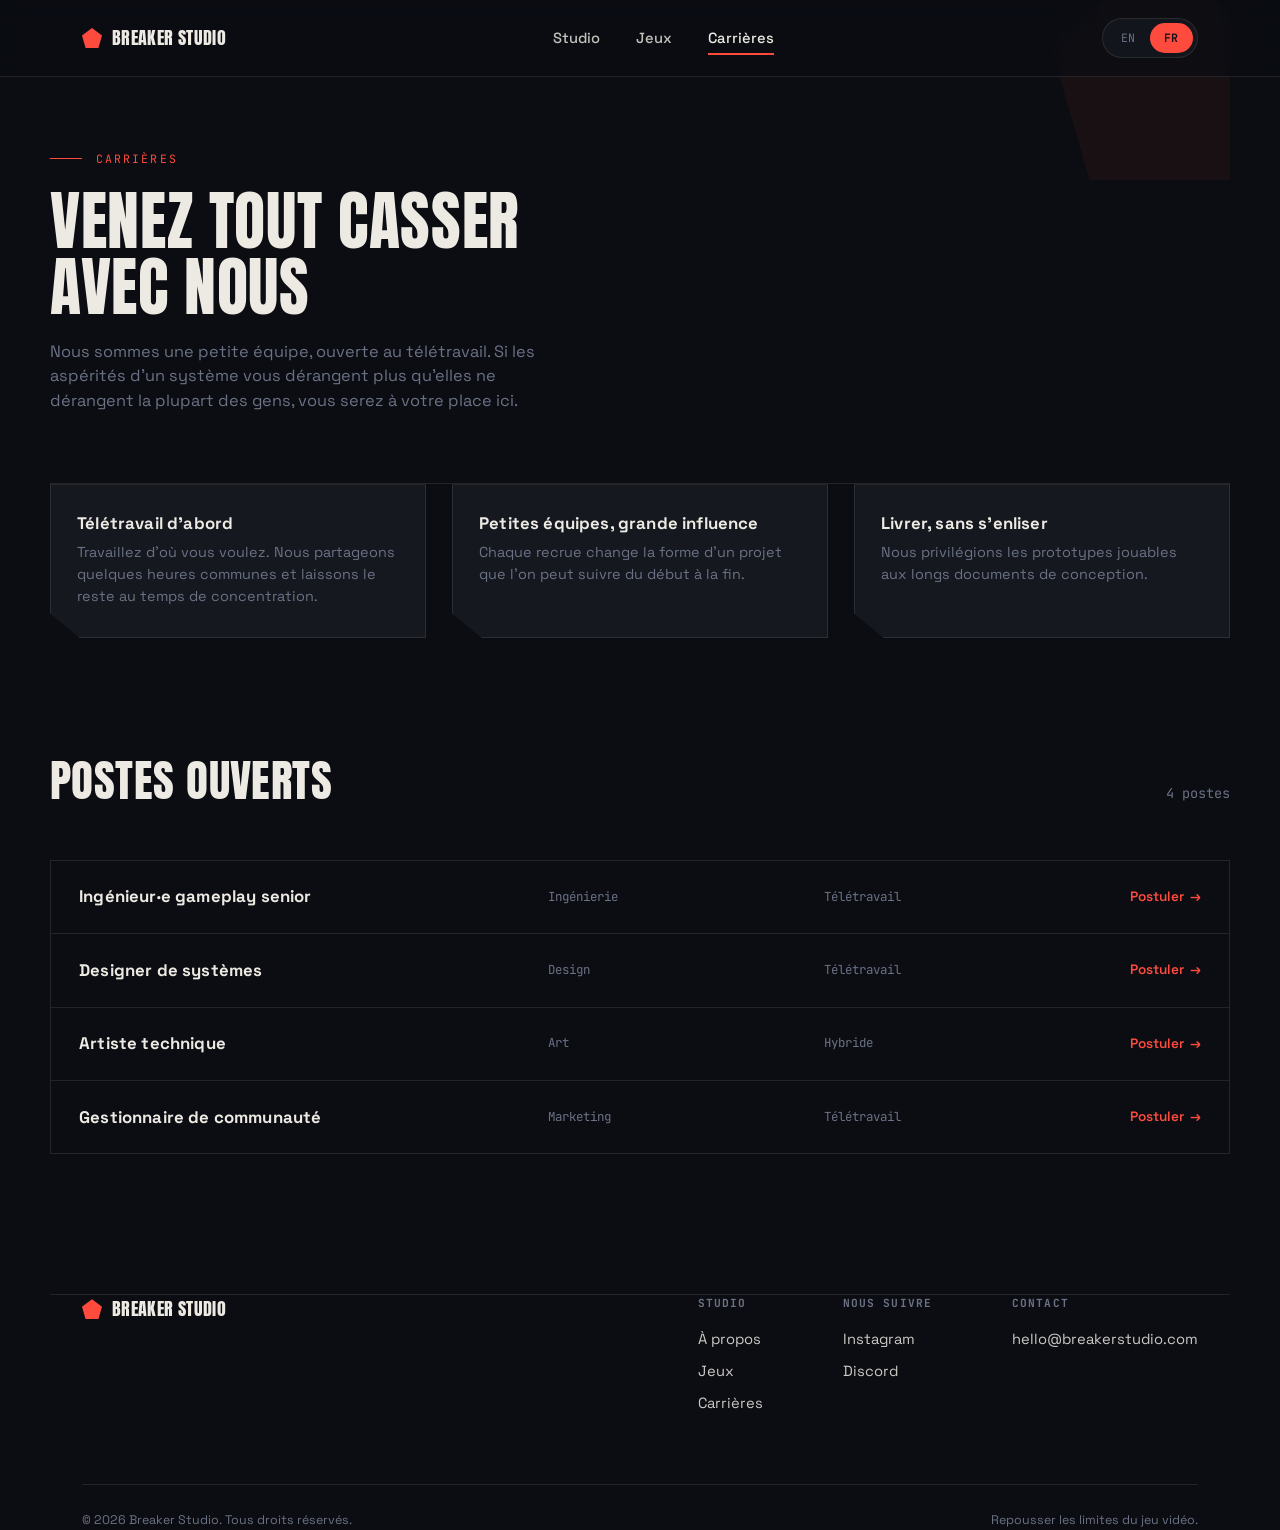
==== careers-fr.html @ 1a0aaaa8 "Update careers-fr.html" ====
<!DOCTYPE html>
<html lang="fr">
<head>
<meta charset="UTF-8">
<meta name="viewport" content="width=device-width, initial-scale=1.0">
<title>Careers — Breaker Studio</title>
<link rel="icon" type="image/x-icon" href="images/favicon.ico">
<link rel="preconnect" href="https://fonts.googleapis.com">
<link rel="preconnect" href="https://fonts.gstatic.com" crossorigin>
<link href="https://fonts.googleapis.com/css2?family=Anton&family=Space+Grotesk:wght@400;500;600;700&family=JetBrains+Mono:wght@400;500&display=swap" rel="stylesheet">
<link rel="stylesheet" href="css/style.css">
</head>
<body>

<header>
  <nav class="wrap">
    <a href="index-fr.html" class="logo"><span class="logo-mark"></span>BREAKER STUDIO</a>
    <input type="checkbox" id="nav-toggle" class="nav-toggle-checkbox">
    <div class="nav-links" id="navLinks">
      <a href="studio-fr.html" class="nav-link">Studio</a>
      <a href="games-fr.html" class="nav-link">Jeux</a>
      <a href="careers-fr.html" class="nav-link current">Carrières</a>
    </div>
    <div class="nav-right">
      <div class="lang-toggle" role="group" aria-label="Language toggle">
        <a href="careers.html">EN</a>
        <a href="careers-fr.html" class="active">FR</a>
      </div>
      <label for="nav-toggle" class="burger" aria-label="Menu">
        <span></span><span></span><span></span>
      </label>
    </div>
  </nav>
</header>

<section class="page-hero wrap">
  <div class="page-hero-mark"></div>
  <div class="eyebrow-row">
    <span class="dash"></span>
    <span class="eyebrow">Carrières</span>
  </div>
  <h1>Venez tout casser avec nous</h1>
  <p>Nous sommes une petite équipe, ouverte au télétravail. Si les aspérités d'un système vous dérangent plus qu'elles ne dérangent la plupart des gens, vous serez à votre place ici.</p>
</section>

<section class="wrap values-strip">
  <div class="value-card">
    <h3>Télétravail d'abord</h3>
    <p>Travaillez d'où vous voulez. Nous partageons quelques heures communes et laissons le reste au temps de concentration.</p>
  </div>
  <div class="value-card">
    <h3>Petites équipes, grande influence</h3>
    <p>Chaque recrue change la forme d'un projet que l'on peut suivre du début à la fin.</p>
  </div>
  <div class="value-card">
    <h3>Livrer, sans s'enliser</h3>
    <p>Nous privilégions les prototypes jouables aux longs documents de conception.</p>
  </div>
</section>

<section class="wrap roles">
  <div class="section-head">
    <h2>Postes ouverts</h2>
    <span class="num">4 postes</span>
  </div>

  <div class="role-list">
      <div class="role">
        <h3>Ingénieur·e gameplay senior</h3>
        <span class="meta">Ingénierie</span>
        <span class="meta">Télétravail</span>
        <a href="mailto:hello@breakerstudio.com" class="apply">Postuler</a>
      </div>
      <div class="role">
        <h3>Designer de systèmes</h3>
        <span class="meta">Design</span>
        <span class="meta">Télétravail</span>
        <a href="mailto:hello@breakerstudio.com" class="apply">Postuler</a>
      </div>
      <div class="role">
        <h3>Artiste technique</h3>
        <span class="meta">Art</span>
        <span class="meta">Hybride</span>
        <a href="mailto:hello@breakerstudio.com" class="apply">Postuler</a>
      </div>
      <div class="role">
        <h3>Gestionnaire de communauté</h3>
        <span class="meta">Marketing</span>
        <span class="meta">Télétravail</span>
        <a href="mailto:hello@breakerstudio.com" class="apply">Postuler</a>
      </div>
  </div>
</section>
<footer class="wrap">
  <div class="footer-top">
    <a href="index-fr.html" class="logo"><span class="logo-mark"></span>BREAKER STUDIO</a>
    <div class="footer-cols">
      <div class="footer-col">
        <h4>Studio</h4>
        <a href="studio-fr.html">À propos</a>
        <a href="games-fr.html">Jeux</a>
        <a href="careers-fr.html">Carrières</a>
      </div>
      <div class="footer-col">
        <h4>Nous suivre</h4>
        <a href="#">Instagram</a>
        <a href="https://discord.gg/JWNUUHwmeE">Discord</a>
      </div>
      <div class="footer-col">
        <h4>Contact</h4>
        <a href="mailto:hello@breakerstudio.com">hello@breakerstudio.com</a>
      </div>
    </div>
  </div>
  <div class="footer-bottom">
    <span>© 2026 Breaker Studio. Tous droits réservés.</span>
    <span>Repousser les limites du jeu vidéo.</span>
  </div>
</footer>

</body>
</html>
---- css/style.css ----
:root{
  --bg: #0B0D12;
  --bg-alt: #12151C;
  --bg-card: #15181F;
  --fg: #EDEAE3;
  --accent: #FF4B3E;
  --accent2: #2E5EFF;
  --muted: #6B7285;
  --line: rgba(237,234,227,0.1);
  --shard: polygon(0 0, 100% 0, 100% 88%, 92% 100%, 0 100%);
  --shard-sm: polygon(0 0, 100% 0, 100% 100%, 8% 100%, 0 84%);
}

*{ margin:0; padding:0; box-sizing:border-box; }
html{ scroll-behavior:smooth; }

body{
  background:var(--bg);
  color:var(--fg);
  font-family:'Space Grotesk', sans-serif;
  overflow-x:hidden;
  line-height:1.5;
}

.eyebrow{
  font-family:'JetBrains Mono', monospace;
  letter-spacing:0.18em;
  text-transform:uppercase;
  font-size:0.72rem;
  color:var(--accent);
}

h1,h2,h3{
  font-family:'Anton', sans-serif;
  font-weight:400;
  letter-spacing:0.01em;
  line-height:1.02;
  text-transform:uppercase;
}

a{ color:inherit; text-decoration:none; }
::selection{ background:var(--accent); color:#0B0D12; }

.wrap{ max-width:1180px; margin:0 auto; padding:0 32px; }
section{ position:relative; }

/* ---------- Navbar ---------- */
header{
  position:fixed; top:0; left:0; right:0; z-index:100;
  background:rgba(11,13,18,0.72);
  backdrop-filter:blur(10px);
  border-bottom:1px solid var(--line);
}
nav.wrap{
  display:flex; align-items:center; justify-content:space-between;
  height:76px;
}
.logo{
  display:flex; align-items:center; gap:10px;
  font-family:'Anton', sans-serif;
  font-size:1.15rem;
  letter-spacing:0.02em;
  text-transform:uppercase;
  white-space:nowrap;
}
.logo-mark{
  width:20px; height:20px;
  background:var(--accent);
  clip-path: polygon(50% 0%, 100% 38%, 82% 100%, 18% 100%, 0% 38%);
  flex-shrink:0;
}
.nav-links{
  display:flex; gap:36px;
  font-size:0.92rem;
  font-weight:500;
}
.nav-links a{
  position:relative;
  padding:4px 0;
  color:var(--fg);
  opacity:0.82;
  transition:opacity .2s ease;
}
.nav-links a::after{
  content:''; position:absolute; left:0; bottom:-2px;
  width:0; height:2px; background:var(--accent);
  transition:width .25s ease;
}
.nav-links a:hover{ opacity:1; }
.nav-links a:hover::after{ width:100%; }
.nav-links a.current{ opacity:1; }
.nav-links a.current::after{ width:100%; }

.nav-right{ display:flex; align-items:center; gap:22px; }

.lang-toggle{
  display:flex; align-items:center;
  border:1px solid var(--line);
  border-radius:999px;
  padding:4px;
  font-family:'JetBrains Mono', monospace;
  font-size:0.72rem;
  letter-spacing:0.05em;
  background:var(--bg-alt);
}
.lang-toggle a{
  display:inline-block;
  color:var(--muted);
  padding:6px 14px;
  border-radius:999px;
  font-family:inherit; font-size:inherit; letter-spacing:inherit;
  transition:color .2s ease, background .2s ease;
}
.lang-toggle a.active{
  background:var(--accent);
  color:#0B0D12;
  font-weight:600;
}

.burger{
  display:none;
  width:26px; height:20px;
  flex-direction:column; justify-content:space-between;
  cursor:pointer;
}
.burger span{ display:block; height:2px; width:100%; background:var(--fg); }
.nav-toggle-checkbox{
  position:absolute;
  opacity:0;
  pointer-events:none;
}

/* ---------- Hero (home) ---------- */
.hero{
  min-height:100vh;
  display:flex; flex-direction:column; justify-content:center;
  padding-top:110px; padding-bottom:80px;
  position:relative;
}
.hero-crack{
  position:absolute; inset:0;
  width:100%; height:100%;
  pointer-events:none;
  opacity:0.5;
}
.hero-crack path{
  fill:none;
  stroke:var(--accent2);
  stroke-width:1.4;
  stroke-dasharray:900;
  stroke-dashoffset:900;
  animation:draw-crack 2.4s 0.3s cubic-bezier(.2,.7,.3,1) forwards;
}
@keyframes draw-crack{ to{ stroke-dashoffset:0; } }

.hero-inner{ position:relative; z-index:2; }

.hero h1{
  font-size:clamp(2.6rem, 7.2vw, 6.2rem);
  max-width:14ch;
  overflow:hidden;
}
.hero h1 .line{ display:block; overflow:hidden; }
.hero h1 .word{
  display:inline-block;
  opacity:0;
  transform:translateY(60%) rotate(4deg);
  animation:shatter-in 0.8s cubic-bezier(.16,.9,.2,1) forwards;
}
@keyframes shatter-in{ to{ opacity:1; transform:translateY(0) rotate(0deg); } }

.hero-sub{
  margin-top:28px;
  max-width:44ch;
  color:var(--muted);
  font-size:1.05rem;
  opacity:0;
  animation:fade-up 0.8s 1.1s ease forwards;
}
.hero-cta{
  margin-top:40px;
  display:flex; gap:18px; flex-wrap:wrap;
  opacity:0;
  animation:fade-up 0.8s 1.3s ease forwards;
}
@keyframes fade-up{ from{ opacity:0; transform:translateY(16px); } to{ opacity:1; transform:translateY(0); } }

.btn{
  display:inline-flex; align-items:center; gap:10px;
  padding:15px 28px;
  font-family:'Space Grotesk', sans-serif;
  font-weight:600; font-size:0.92rem;
  letter-spacing:0.02em;
  clip-path:var(--shard-sm);
  transition:transform .25s ease, box-shadow .25s ease;
  cursor:pointer;
  border:none;
}
.btn-primary{ background:var(--accent); color:#0B0D12; }
.btn-ghost{ background:transparent; color:var(--fg); border:1px solid var(--line); clip-path:none; border-radius:2px; }
.btn:hover{ transform:translate(2px,-2px); }
.btn-primary:hover{ box-shadow:6px 6px 0 rgba(255,75,62,0.25); }

.eyebrow-row{
  display:flex; align-items:center; gap:14px;
  margin-bottom:22px;
  opacity:0;
  animation:fade-up 0.6s 0.15s ease forwards;
}
.eyebrow-row .dash{ width:32px; height:1px; background:var(--accent); }

.scroll-cue{
  position:absolute; bottom:36px; left:32px;
  display:flex; align-items:center; gap:12px;
  color:var(--muted);
  font-family:'JetBrains Mono', monospace;
  font-size:0.7rem;
  letter-spacing:0.15em;
  text-transform:uppercase;
}
.scroll-cue .bar{ width:1px; height:34px; background:var(--muted); position:relative; overflow:hidden; }
.scroll-cue .bar::after{
  content:''; position:absolute; top:-100%; left:0; width:100%; height:100%;
  background:var(--accent);
  animation:scrollbar 1.8s ease-in-out infinite;
}
@keyframes scrollbar{ 50%{ top:100%; } 100%{ top:100%; } }

/* ---------- Page hero (sub-pages) ---------- */
.page-hero{
  padding:150px 0 70px;
  border-bottom:1px solid var(--line);
  position:relative;
  overflow:hidden;
}
.page-hero .eyebrow-row{ animation-delay:0s; }
.page-hero h1{
  font-size:clamp(2.1rem, 6vw, 4rem);
  max-width:18ch;
  opacity:0;
  animation:fade-up 0.7s 0.1s ease forwards;
}
.page-hero p{
  margin-top:20px; max-width:52ch; color:var(--muted); font-size:1.02rem;
  opacity:0;
  animation:fade-up 0.7s 0.25s ease forwards;
}
.page-hero-mark{
  position:absolute; top:-40px; right:-40px;
  width:220px; height:220px;
  background:var(--accent);
  opacity:0.06;
  clip-path: polygon(50% 0%, 100% 38%, 82% 100%, 18% 100%, 0% 38%);
}

/* ---------- Section titles ---------- */
.section-head{
  display:flex; align-items:flex-end; justify-content:space-between;
  gap:24px; margin-bottom:56px;
  flex-wrap:wrap;
}
.section-head h2{ font-size:clamp(1.8rem, 4vw, 2.8rem); }
.section-head .num{
  font-family:'JetBrains Mono', monospace;
  color:var(--muted);
  font-size:0.85rem;
}


/* ---------- Manifesto ---------- */
.manifesto{ padding:140px 0; border-top:1px solid var(--line); }
.manifesto.no-border-top{ border-top:none; }
.manifesto-grid{
  display:grid; grid-template-columns:0.9fr 1.1fr; gap:64px; align-items:start;
}
.manifesto p.lead{
  font-size:1.35rem; color:var(--fg);
  max-width:22ch;
}
.manifesto-list{ display:flex; flex-direction:column; gap:0; }
.manifesto-item{
  padding:26px 0;
  border-top:1px solid var(--line);
  display:grid; grid-template-columns:70px 1fr; gap:18px;
}
.manifesto-item:last-child{ border-bottom:1px solid var(--line); }
.manifesto-item .tag{
  font-family:'JetBrains Mono', monospace;
  font-size:0.72rem; color:var(--accent2);
  letter-spacing:0.1em;
}
.manifesto-item h3{
  font-family:'Space Grotesk', sans-serif;
  font-weight:700; text-transform:none;
  font-size:1.05rem; margin-bottom:6px;
}
.manifesto-item p{ font-size:0.92rem; color:var(--muted); max-width:60ch; }

/* ---------- Games ---------- */
.games{ padding:100px 0 140px; }
.games-grid{
  display:grid; grid-template-columns:repeat(3,1fr); gap:26px;
}
.game-card{
  background:var(--bg-card);
  border:1px solid var(--line);
  clip-path:var(--shard);
  padding:0;
  overflow:hidden;
  position:relative;
  transition:transform .35s ease, border-color .35s ease;
}
.game-card:hover{ transform:translateY(-8px); border-color:rgba(255,75,62,0.4); }
.game-art{ height:180px; position:relative; overflow:hidden; }
.game-art .g1{ background:linear-gradient(140deg,#2E5EFF 0%, #12151C 70%); }
.game-art .g2{ background:linear-gradient(140deg,#FF4B3E 0%, #12151C 70%); }
.game-art .g3{ background:linear-gradient(140deg,#5A6178 0%, #12151C 70%); }
.game-art .g4{ background:linear-gradient(140deg,#8A4BFF 0%, #12151C 70%); }
.game-art .g5{ background:linear-gradient(140deg,#1FBF8F 0%, #12151C 70%); }
.game-art > div{ position:absolute; inset:0; transition:transform .5s ease; }
.game-card:hover .game-art > div{ transform:scale(1.08); }
.game-body{ padding:26px 24px 30px; }
.game-tag{
  font-family:'JetBrains Mono', monospace;
  font-size:0.68rem; letter-spacing:0.1em;
  color:var(--muted); text-transform:uppercase;
  margin-bottom:10px; display:block;
}
.game-card h3{
  font-family:'Space Grotesk', sans-serif;
  text-transform:none; font-weight:700; font-size:1.25rem;
  margin-bottom:10px;
}
.game-card p{ color:var(--muted); font-size:0.9rem; }
.game-status{
  display:inline-block; margin-top:14px;
  font-family:'JetBrains Mono', monospace;
  font-size:0.68rem; letter-spacing:0.08em;
  padding:4px 10px; border:1px solid var(--line); border-radius:999px;
  color:var(--accent);
}

/* ---------- Pillars ---------- */
.pillars{ padding:100px 0 140px; border-top:1px solid var(--line); }
.pillars-grid{
  display:grid; grid-template-columns:repeat(4,1fr); gap:1px;
  background:var(--line);
  border:1px solid var(--line);
}
.pillar{ background:var(--bg); padding:36px 26px; transition:background .3s ease; }
.pillar:hover{ background:var(--bg-alt); }
.pillar .pn{
  font-family:'JetBrains Mono', monospace;
  color:var(--accent);
  font-size:0.75rem;
  margin-bottom:18px;
  display:block;
}
.pillar h3{
  font-family:'Space Grotesk', sans-serif;
  text-transform:none; font-weight:700; font-size:1.05rem;
  margin-bottom:10px;
}
.pillar p{ color:var(--muted); font-size:0.88rem; }

/* ---------- Careers band ---------- */
.careers{
  margin:0 auto 140px; max-width:1180px;
  background:linear-gradient(120deg, #171b24, #12151C);
  clip-path:polygon(0 0, 100% 0, 100% 92%, 96% 100%, 0 100%);
  padding:80px 60px;
  display:flex; align-items:center; justify-content:space-between;
  gap:40px; flex-wrap:wrap;
  border:1px solid var(--line);
}
.careers h2{ font-size:clamp(1.8rem,4vw,2.6rem); max-width:14ch; }
.careers p{ color:var(--muted); margin-top:14px; max-width:38ch; }

/* ---------- Careers page: open roles ---------- */
.roles{ padding:20px 0 140px; }
.role-list{ display:flex; flex-direction:column; }
.role{
  display:grid; grid-template-columns:1.4fr 0.8fr 0.8fr 100px;
  align-items:center; gap:20px;
  padding:26px 28px;
  border:1px solid var(--line);
  border-top:none;
  transition:background .25s ease;
}
.role:first-child{ border-top:1px solid var(--line); }
.role:hover{ background:var(--bg-alt); }
.role h3{
  font-family:'Space Grotesk', sans-serif; text-transform:none;
  font-weight:700; font-size:1.05rem;
}
.role .meta{ font-family:'JetBrains Mono', monospace; font-size:0.78rem; color:var(--muted); }
.role .apply{ justify-self:end; font-size:0.85rem; font-weight:600; color:var(--accent); }
.role .apply::after{ content:'→'; margin-left:6px; }

.values-strip{
  display:grid; grid-template-columns:repeat(3,1fr); gap:26px;
  padding:0 0 100px;
}
.value-card{
  border:1px solid var(--line); padding:30px 26px; clip-path:var(--shard-sm);
  background:var(--bg-card);
}
.value-card h3{ font-family:'Space Grotesk', sans-serif; text-transform:none; font-weight:700; font-size:1.05rem; margin-bottom:10px; }
.value-card p{ color:var(--muted); font-size:0.9rem; }

/* ---------- Footer ---------- */
footer{ border-top:1px solid var(--line); padding:60px 0 40px; }
.footer-top{
  display:flex; justify-content:space-between; align-items:flex-start;
  flex-wrap:wrap; gap:40px; margin-bottom:60px;
}
.footer-cols{ display:flex; gap:80px; flex-wrap:wrap; }
.footer-col h4{
  font-family:'JetBrains Mono', monospace;
  font-size:0.7rem; color:var(--muted);
  letter-spacing:0.1em; text-transform:uppercase;
  margin-bottom:16px;
}
.footer-col a{ display:block; margin-bottom:10px; font-size:0.92rem; color:var(--fg); opacity:0.85; }
.footer-col a:hover{ opacity:1; color:var(--accent); }
.footer-bottom{
  display:flex; justify-content:space-between; align-items:center;
  padding-top:26px; border-top:1px solid var(--line);
  font-size:0.78rem; color:var(--muted);
  flex-wrap:wrap; gap:12px;
}

.empty-state, .empty-note{
  padding:50px 20px; text-align:center; color:var(--muted);
  font-size:0.95rem; border:1px dashed var(--line);
  grid-column:1 / -1;
}

/* ---------- Responsive ---------- */
@media (max-width:900px){
  .manifesto-grid{ grid-template-columns:1fr; gap:36px; }
  .games-grid{ grid-template-columns:1fr 1fr; }
  .pillars-grid{ grid-template-columns:1fr 1fr; }
  .values-strip{ grid-template-columns:1fr; }
  .role{ grid-template-columns:1fr 1fr; row-gap:10px; }
  .role .apply{ justify-self:start; }
}
@media (max-width:720px){
  .nav-links{
    position:fixed; top:76px; left:0; right:0;
    background:var(--bg-alt);
    flex-direction:column; gap:0;
    border-bottom:1px solid var(--line);
    transform:translateY(-130%);
    transition:transform .3s ease;
  }
  .nav-toggle-checkbox:checked ~ .nav-links{ transform:translateY(0); }
  .nav-links a{ padding:18px 32px; width:100%; border-bottom:1px solid var(--line); }
  .burger{ display:flex; }
  .games-grid{ grid-template-columns:1fr; }
  .pillars-grid{ grid-template-columns:1fr; }
  .careers{ padding:50px 30px; clip-path:none; }
  .manifesto{ padding:90px 0; }
  .games{ padding:70px 0 90px; }
  .pillars{ padding:70px 0 90px; }
  .role{ grid-template-columns:1fr; }
}

@media (prefers-reduced-motion: reduce){
  *{ animation-duration:0.01ms !important; animation-iteration-count:1 !important; transition-duration:0.01ms !important; }
}
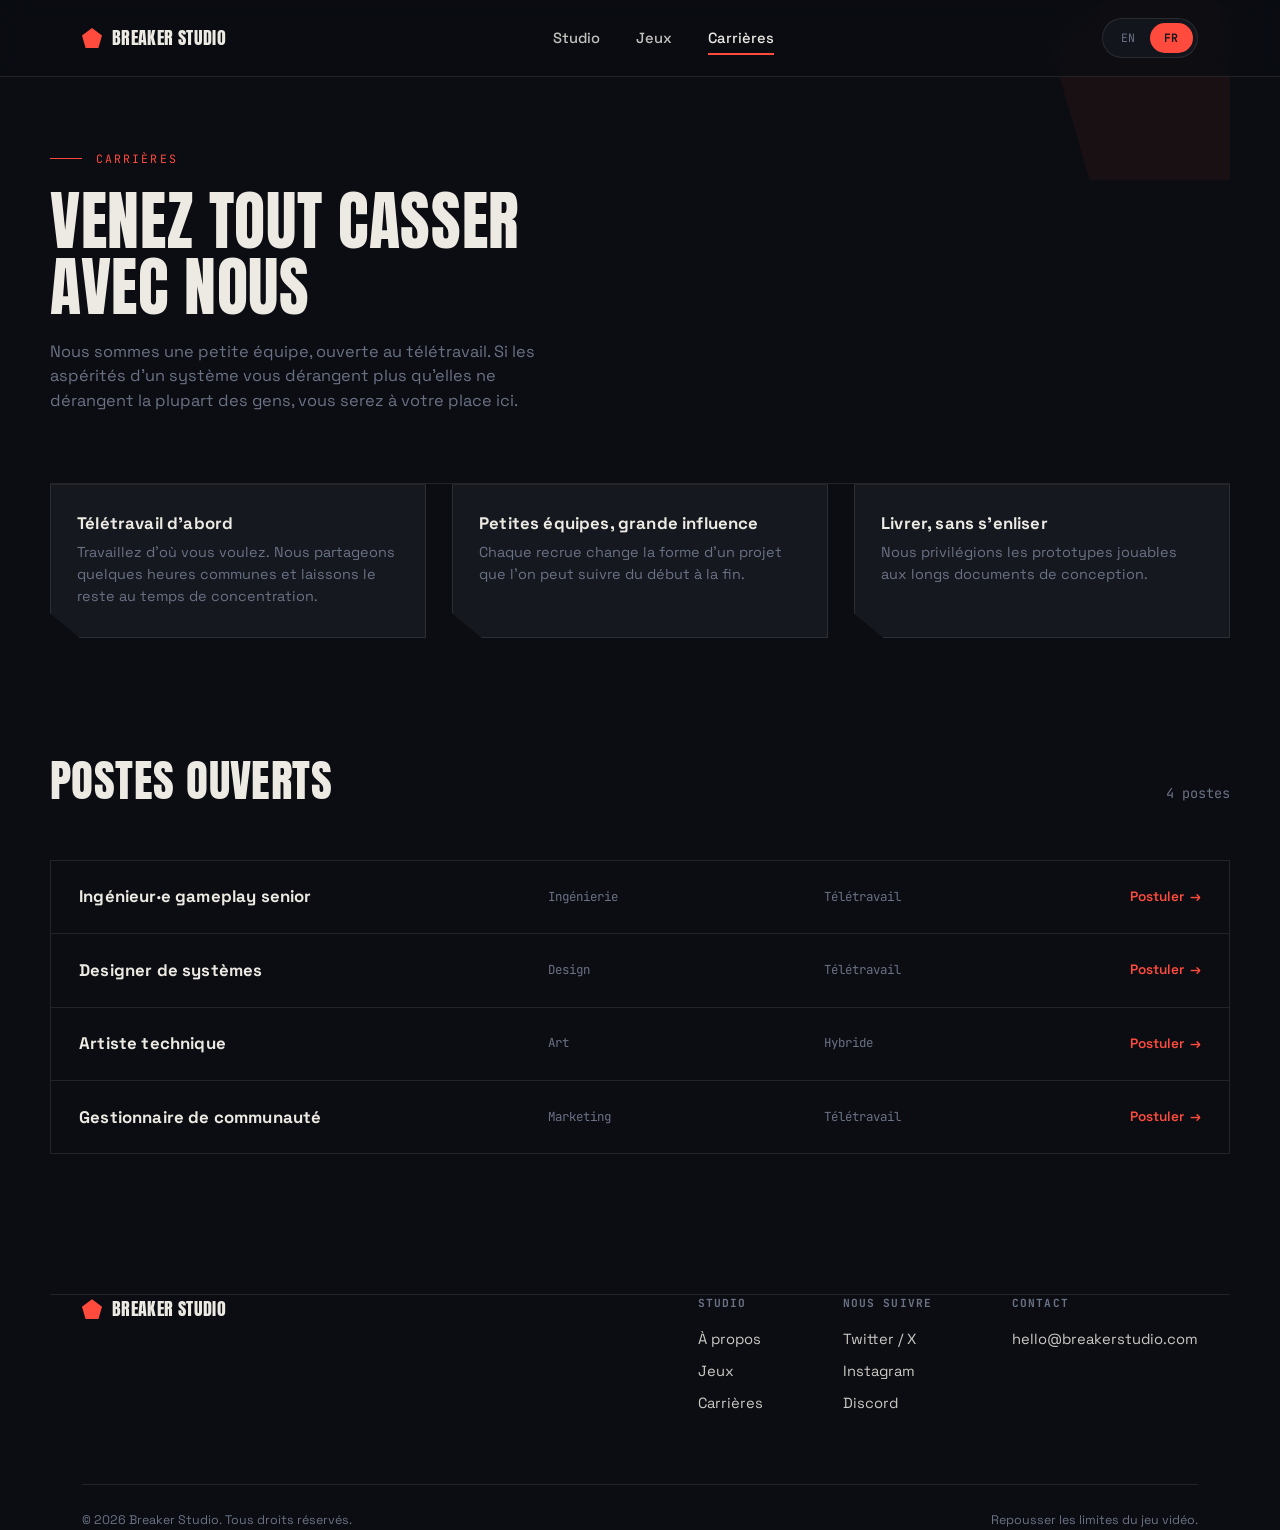
==== commit bbabbac3: "added google adsense infos" ====
--- a/careers-fr.html
+++ b/careers-fr.html
@@ -1,6 +1,7 @@
 <!DOCTYPE html>
 <html lang="fr">
 <head>
+<meta name="google-adsense-account" content="ca-pub-1438488999693592">
 <meta charset="UTF-8">
 <meta name="viewport" content="width=device-width, initial-scale=1.0">
 <title>Careers — Breaker Studio</title>
@@ -103,8 +104,9 @@
       </div>
       <div class="footer-col">
         <h4>Nous suivre</h4>
+        <a href="#">Twitter / X</a>
         <a href="#">Instagram</a>
-        <a href="https://discord.gg/JWNUUHwmeE">Discord</a>
+        <a href="#">Discord</a>
       </div>
       <div class="footer-col">
         <h4>Contact</h4>
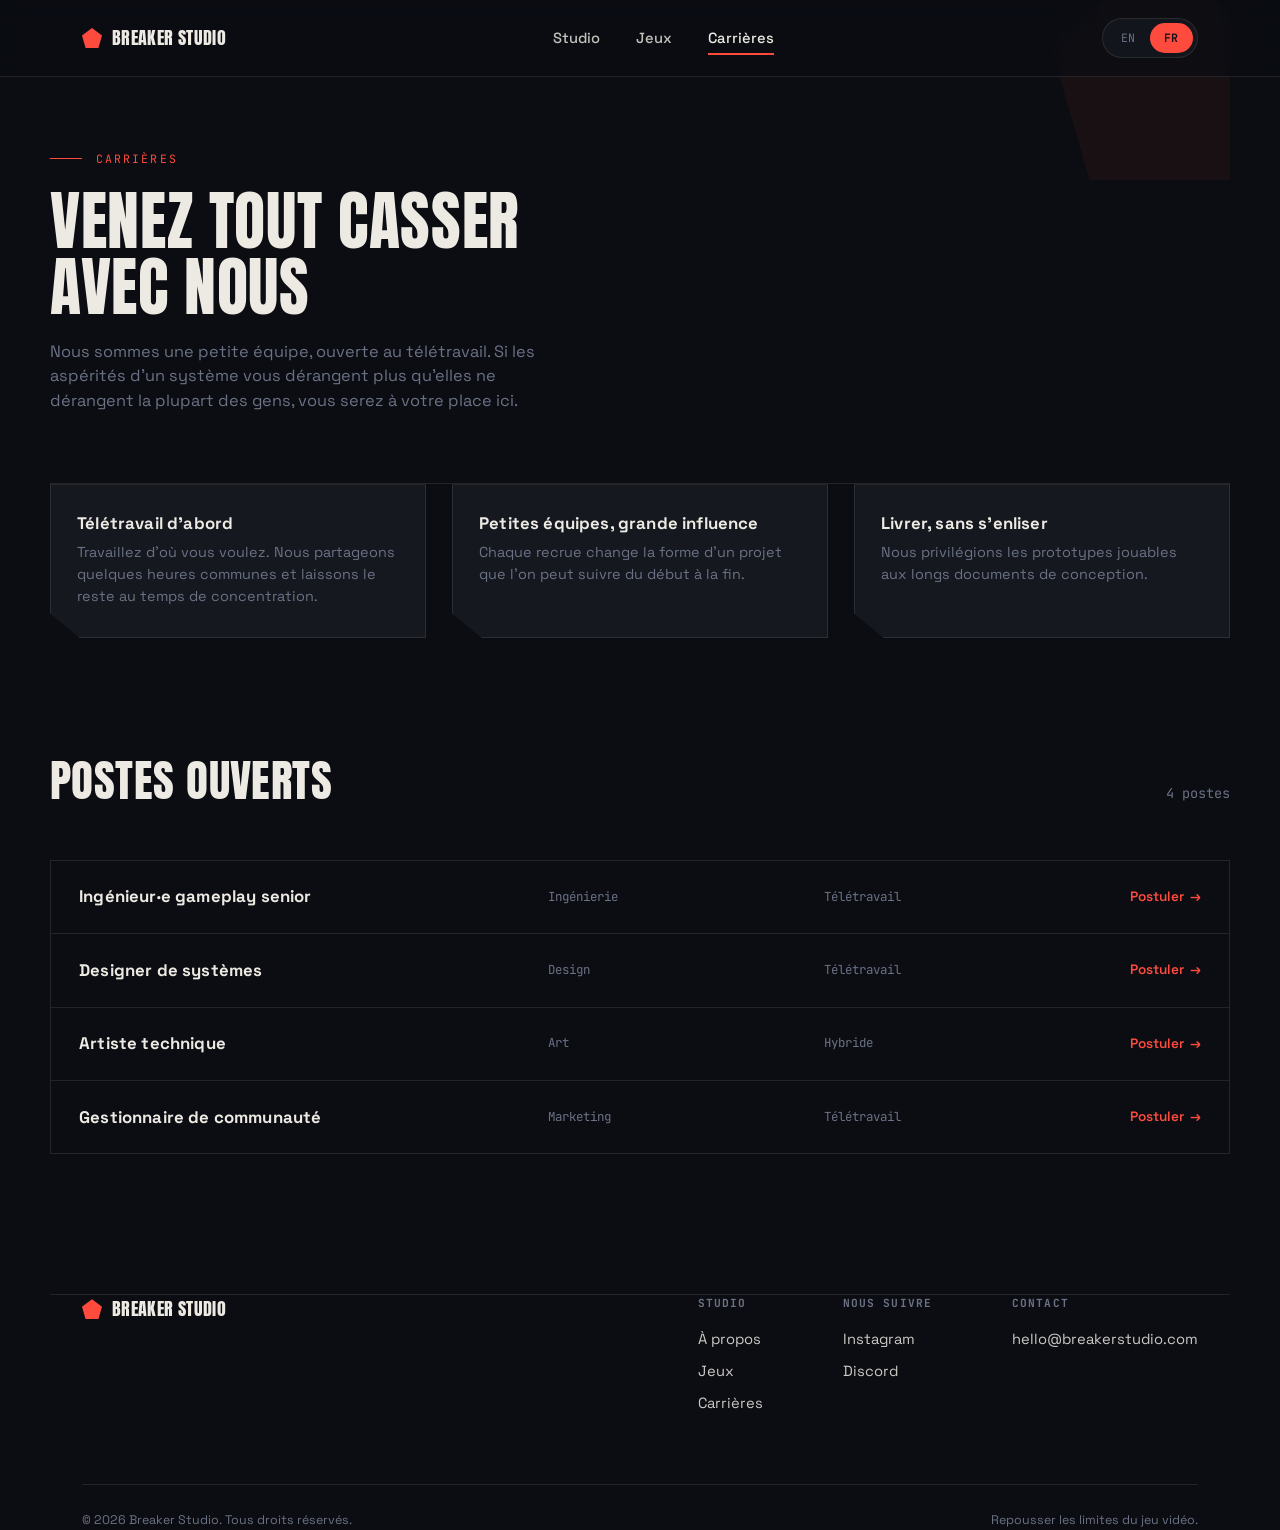
==== commit 14577bc8: "Merge branch 'main' into google-adsense" ====
--- a/careers-fr.html
+++ b/careers-fr.html
@@ -104,9 +104,8 @@
       </div>
       <div class="footer-col">
         <h4>Nous suivre</h4>
-        <a href="#">Twitter / X</a>
-        <a href="#">Instagram</a>
-        <a href="#">Discord</a>
+        <a href="https://www.instagram.com/breakersstudio.off?igsh=MWY5ZHc1ZGxuemptNw%3D%3D&utm_source=qr" target="_blank">Instagram</a>
+        <a href="https://discord.gg/JWNUUHwmeE">Discord</a>
       </div>
       <div class="footer-col">
         <h4>Contact</h4>
